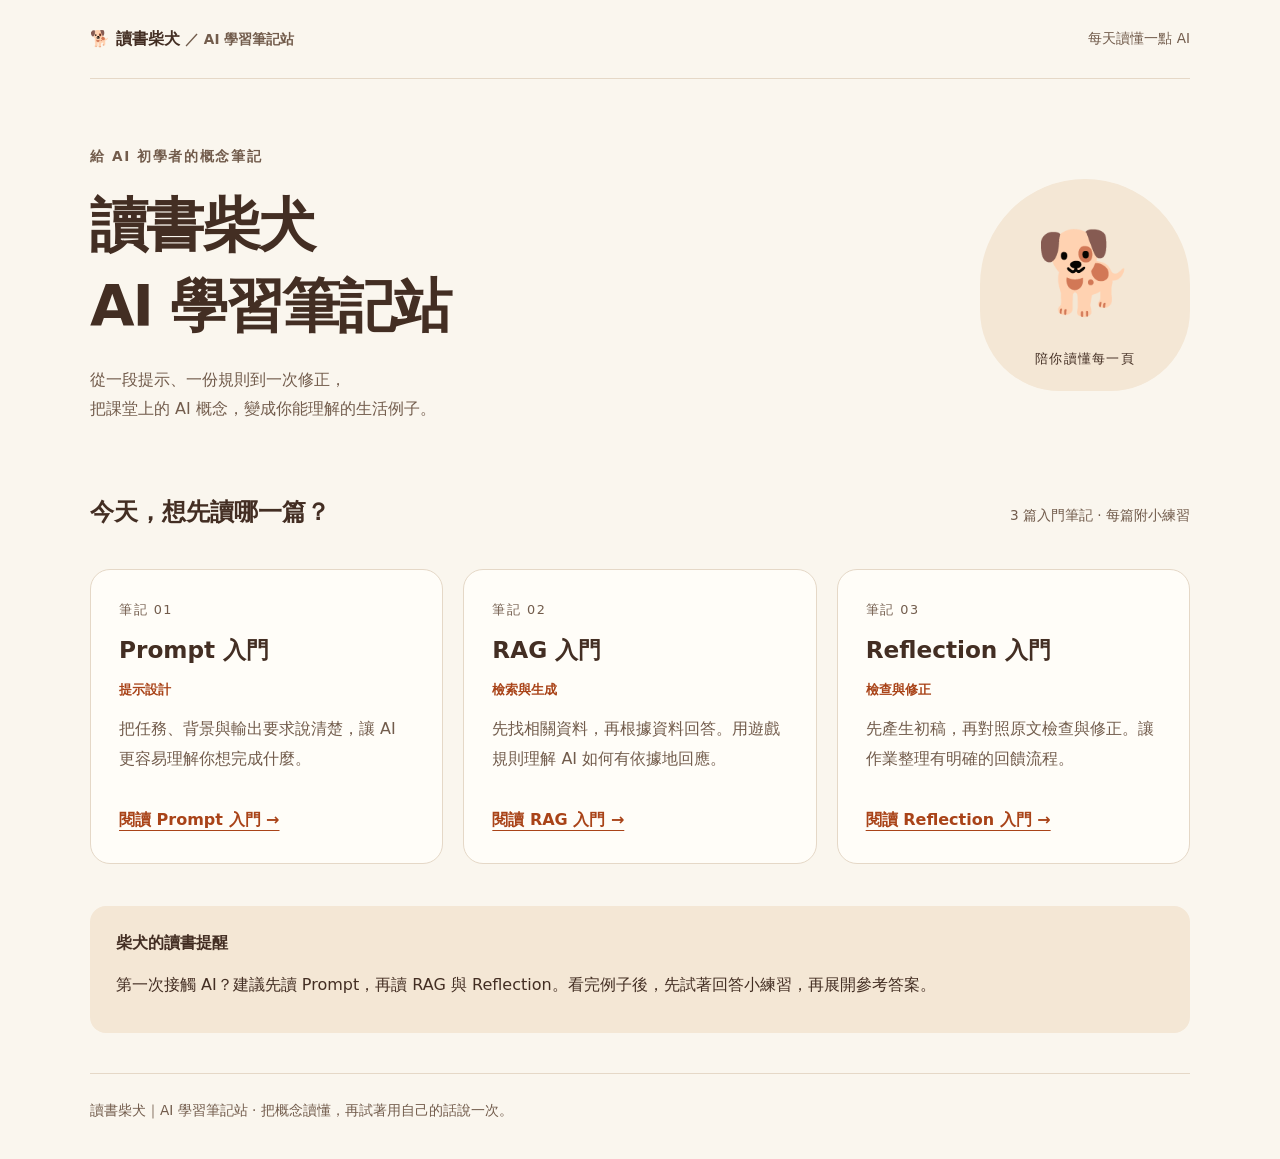
==== index.html @ 6fcbc087 "Add files via upload" ====
<!doctype html>
<html lang="zh-Hant"><head><meta charset="utf-8"><meta name="viewport" content="width=device-width, initial-scale=1"><meta name="description" content="用生活例子理解 Prompt、RAG 與 Reflection，陪 AI 初學者一步步整理概念。"><title>首頁｜讀書柴犬</title><link rel="stylesheet" href="assets/css/style.css"></head>
<body><a class="skip" href="#main">跳至主要內容</a><header class="site-header"><a class="brand" href="index.html">🐕 讀書柴犬 <span class="small">／ AI 學習筆記站</span></a><span class="small">每天讀懂一點 AI</span></header><main id="main"><section class="hero"><div><p class="eyebrow">給 AI 初學者的概念筆記</p><h1>讀書柴犬<br>AI 學習筆記站</h1><p>從一段提示、一份規則到一次修正，<br>把課堂上的 AI 概念，變成你能理解的生活例子。</p></div><div class="shiba" aria-hidden="true">🐕<small>陪你讀懂每一頁</small></div></section><section aria-labelledby="notes-title"><div class="section-head"><h2 id="notes-title">今天，想先讀哪一篇？</h2><span class="small">3 篇入門筆記 · 每篇附小練習</span></div><div class="cards"><article class="card"><span class="number">筆記 01</span><h3>Prompt 入門</h3><span class="tag">提示設計</span><p>把任務、背景與輸出要求說清楚，讓 AI 更容易理解你想完成什麼。</p><a href="notes/prompt-basics.html">閱讀 Prompt 入門 →</a></article><article class="card"><span class="number">筆記 02</span><h3>RAG 入門</h3><span class="tag">檢索與生成</span><p>先找相關資料，再根據資料回答。用遊戲規則理解 AI 如何有依據地回應。</p><a href="notes/rag-basics.html">閱讀 RAG 入門 →</a></article><article class="card"><span class="number">筆記 03</span><h3>Reflection 入門</h3><span class="tag">檢查與修正</span><p>先產生初稿，再對照原文檢查與修正。讓作業整理有明確的回饋流程。</p><a href="notes/reflection-basics.html">閱讀 Reflection 入門 →</a></article></div></section><aside class="tip"><strong>柴犬的讀書提醒</strong><p>第一次接觸 AI？建議先讀 Prompt，再讀 RAG 與 Reflection。看完例子後，先試著回答小練習，再展開參考答案。</p></aside></main><footer class="site-footer">讀書柴犬｜AI 學習筆記站 · 把概念讀懂，再試著用自己的話說一次。</footer></body></html>
---- assets/css/style.css ----
/* 全站共用樣式：手機優先，不依賴外部資源。 */
:root{--paper:#faf6ee;--ink:#432e23;--muted:#725c4c;--orange:#a94318;--line:#e5d8c7;--card:#fffdf8;--soft:#f4e7d5}*{box-sizing:border-box}body{margin:0;background:var(--paper);color:var(--ink);font-family:system-ui,-apple-system,"Segoe UI","Microsoft JhengHei",sans-serif;line-height:1.85}a{color:var(--orange);text-underline-offset:5px}a:hover{text-decoration-thickness:2px}a:focus-visible,summary:focus-visible{outline:3px solid var(--orange);outline-offset:5px;border-radius:4px}a,summary{-webkit-tap-highlight-color:#ead1b6}h1,h2,h3{line-height:1.4;text-wrap:balance}h1{font-size:clamp(2rem,5vw,3.6rem);letter-spacing:-.035em;margin:.3em 0}h2{font-size:1.5rem}h3{font-size:1.12rem}p{margin:.75em 0}header,main,footer{width:min(1100px,calc(100% - 40px));margin:auto}.site-header{display:flex;align-items:center;justify-content:space-between;gap:20px;padding:24px 0;border-bottom:1px solid var(--line)}.brand{font-weight:800;color:var(--ink);text-decoration:none}.small,.eyebrow{font-size:.85rem;color:var(--muted)}.eyebrow{font-weight:700;letter-spacing:.12em}.hero{display:grid;grid-template-columns:1fr 210px;gap:32px;align-items:center;padding:55px 0 40px}.hero p{max-width:620px;color:var(--muted)}.shiba{font-size:5rem;text-align:center;background:var(--soft);border-radius:50% 50% 38% 38%;padding:20px}.shiba small{display:block;font-size:.8rem;letter-spacing:.1em}.section-head{display:flex;justify-content:space-between;align-items:baseline;gap:16px}.cards{display:grid;grid-template-columns:repeat(3,minmax(0,1fr));gap:20px;margin:20px 0 42px}.card{background:var(--card);border:1px solid var(--line);border-radius:20px;padding:28px;display:flex;flex-direction:column}.card h3{font-size:1.45rem;margin:12px 0}.card p{color:var(--muted)}.card a{margin-top:auto;padding-top:20px;font-weight:700}.tag{font-size:.8rem;color:var(--orange);font-weight:700}.number{font-size:.8rem;letter-spacing:.12em;color:var(--muted)}.tip{padding:22px 26px;border-radius:16px;background:var(--soft);margin:20px 0 40px}.site-footer{border-top:1px solid var(--line);padding:24px 0 36px;color:var(--muted);font-size:.85rem}.note{max-width:780px;margin:0 auto;padding:38px 0}.note h1{font-size:clamp(2rem,5vw,3rem)}.lead{color:var(--muted);font-size:1.08rem}.note section{margin:32px 0;padding-top:8px}.note h2{border-bottom:1px solid var(--line);padding-bottom:12px}.note ul,.note ol{padding-left:1.5em}.note li{margin:.5em 0}.example,blockquote{margin:18px 0;padding:22px 26px;background:var(--card);border:1px solid var(--line);border-left:4px solid var(--orange);border-radius:12px}.flow{background:var(--soft);padding:15px 20px;border-radius:12px;font-weight:700}.answer{border:1px solid var(--line);background:var(--card);border-radius:12px;padding:16px 20px;margin:18px 0}summary{cursor:pointer;font-weight:700;color:var(--orange);min-height:30px}.back{display:inline-block;padding:10px 0}.sources{font-size:.85rem;color:var(--muted);margin-top:32px}.skip{position:absolute;top:-90px;left:20px;background:var(--card);padding:10px;z-index:1}.skip:focus{top:8px}code{background:var(--soft);padding:2px 5px;border-radius:4px}p,li,a,code{overflow-wrap:anywhere}@media(max-width:700px){.hero{grid-template-columns:1fr;padding:32px 0 22px;gap:18px}.shiba{display:none}.cards{grid-template-columns:1fr;gap:16px}.card{padding:24px}.site-header{gap:12px;align-items:flex-start}.site-header .small{max-width:100px;text-align:right}.section-head{display:block}.note{padding-top:24px}.example,blockquote{padding:18px}.note section{margin:25px 0}}@media print{body{background:white}.skip,.site-header,summary,.site-footer{display:none}.answer{display:block}main{width:100%}.note{max-width:none}a{color:inherit}}
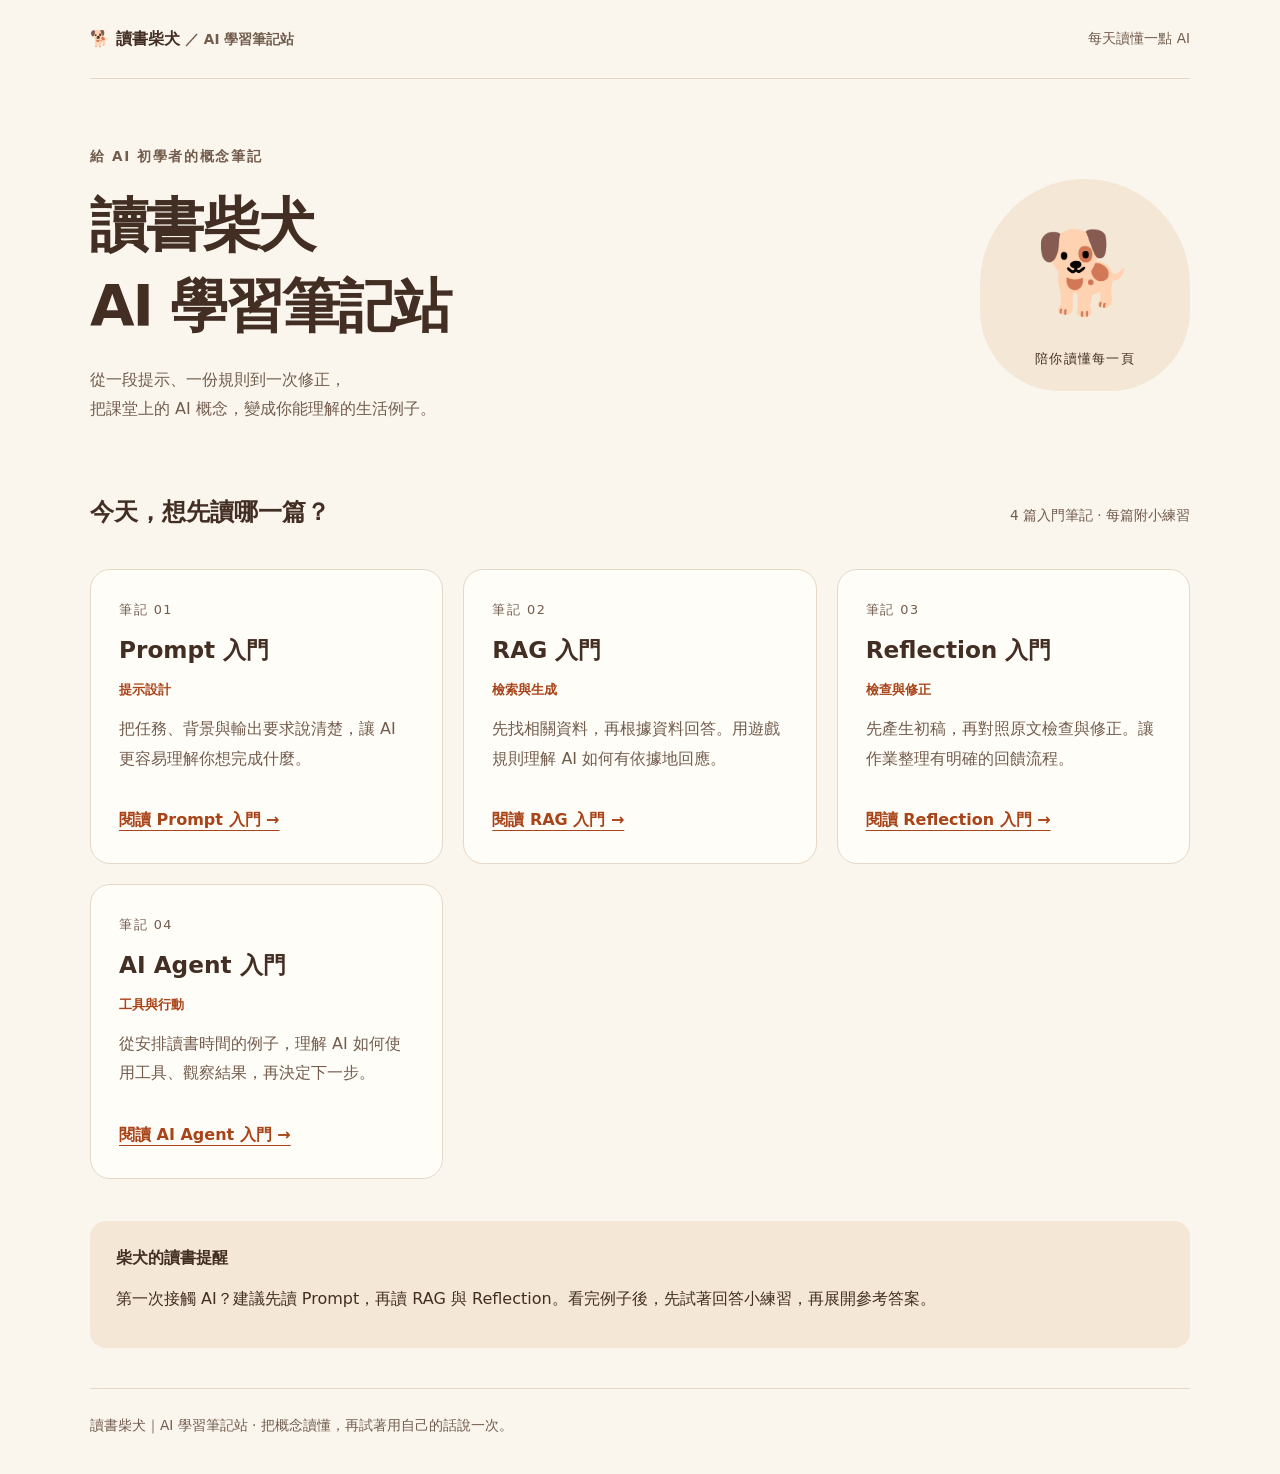
==== commit e5543b78: "Add files via upload 新增 AI Agent 入門筆記與首頁入口" ====
--- a/index.html
+++ b/index.html
@@ -1,3 +1,3 @@
 <!doctype html>
-<html lang="zh-Hant"><head><meta charset="utf-8"><meta name="viewport" content="width=device-width, initial-scale=1"><meta name="description" content="用生活例子理解 Prompt、RAG 與 Reflection，陪 AI 初學者一步步整理概念。"><title>首頁｜讀書柴犬</title><link rel="stylesheet" href="assets/css/style.css"></head>
-<body><a class="skip" href="#main">跳至主要內容</a><header class="site-header"><a class="brand" href="index.html">🐕 讀書柴犬 <span class="small">／ AI 學習筆記站</span></a><span class="small">每天讀懂一點 AI</span></header><main id="main"><section class="hero"><div><p class="eyebrow">給 AI 初學者的概念筆記</p><h1>讀書柴犬<br>AI 學習筆記站</h1><p>從一段提示、一份規則到一次修正，<br>把課堂上的 AI 概念，變成你能理解的生活例子。</p></div><div class="shiba" aria-hidden="true">🐕<small>陪你讀懂每一頁</small></div></section><section aria-labelledby="notes-title"><div class="section-head"><h2 id="notes-title">今天，想先讀哪一篇？</h2><span class="small">3 篇入門筆記 · 每篇附小練習</span></div><div class="cards"><article class="card"><span class="number">筆記 01</span><h3>Prompt 入門</h3><span class="tag">提示設計</span><p>把任務、背景與輸出要求說清楚，讓 AI 更容易理解你想完成什麼。</p><a href="notes/prompt-basics.html">閱讀 Prompt 入門 →</a></article><article class="card"><span class="number">筆記 02</span><h3>RAG 入門</h3><span class="tag">檢索與生成</span><p>先找相關資料，再根據資料回答。用遊戲規則理解 AI 如何有依據地回應。</p><a href="notes/rag-basics.html">閱讀 RAG 入門 →</a></article><article class="card"><span class="number">筆記 03</span><h3>Reflection 入門</h3><span class="tag">檢查與修正</span><p>先產生初稿，再對照原文檢查與修正。讓作業整理有明確的回饋流程。</p><a href="notes/reflection-basics.html">閱讀 Reflection 入門 →</a></article></div></section><aside class="tip"><strong>柴犬的讀書提醒</strong><p>第一次接觸 AI？建議先讀 Prompt，再讀 RAG 與 Reflection。看完例子後，先試著回答小練習，再展開參考答案。</p></aside></main><footer class="site-footer">讀書柴犬｜AI 學習筆記站 · 把概念讀懂，再試著用自己的話說一次。</footer></body></html>+<html lang="zh-Hant"><head><meta charset="utf-8"><meta name="viewport" content="width=device-width, initial-scale=1"><meta name="description" content="用生活例子理解 Prompt、RAG、Reflection 與 AI Agent，陪 AI 初學者一步步整理概念。"><title>首頁｜讀書柴犬</title><link rel="stylesheet" href="assets/css/style.css"></head>
+<body><a class="skip" href="#main">跳至主要內容</a><header class="site-header"><a class="brand" href="index.html">🐕 讀書柴犬 <span class="small">／ AI 學習筆記站</span></a><span class="small">每天讀懂一點 AI</span></header><main id="main"><section class="hero"><div><p class="eyebrow">給 AI 初學者的概念筆記</p><h1>讀書柴犬<br>AI 學習筆記站</h1><p>從一段提示、一份規則到一次修正，<br>把課堂上的 AI 概念，變成你能理解的生活例子。</p></div><div class="shiba" aria-hidden="true">🐕<small>陪你讀懂每一頁</small></div></section><section aria-labelledby="notes-title"><div class="section-head"><h2 id="notes-title">今天，想先讀哪一篇？</h2><span class="small">4 篇入門筆記 · 每篇附小練習</span></div><div class="cards"><article class="card"><span class="number">筆記 01</span><h3>Prompt 入門</h3><span class="tag">提示設計</span><p>把任務、背景與輸出要求說清楚，讓 AI 更容易理解你想完成什麼。</p><a href="notes/prompt-basics.html">閱讀 Prompt 入門 →</a></article><article class="card"><span class="number">筆記 02</span><h3>RAG 入門</h3><span class="tag">檢索與生成</span><p>先找相關資料，再根據資料回答。用遊戲規則理解 AI 如何有依據地回應。</p><a href="notes/rag-basics.html">閱讀 RAG 入門 →</a></article><article class="card"><span class="number">筆記 03</span><h3>Reflection 入門</h3><span class="tag">檢查與修正</span><p>先產生初稿，再對照原文檢查與修正。讓作業整理有明確的回饋流程。</p><a href="notes/reflection-basics.html">閱讀 Reflection 入門 →</a></article><article class="card"><span class="number">筆記 04</span><h3>AI Agent 入門</h3><span class="tag">工具與行動</span><p>從安排讀書時間的例子，理解 AI 如何使用工具、觀察結果，再決定下一步。</p><a href="notes/ai-agent-basics.html">閱讀 AI Agent 入門 →</a></article></div></section><aside class="tip"><strong>柴犬的讀書提醒</strong><p>第一次接觸 AI？建議先讀 Prompt，再讀 RAG 與 Reflection。看完例子後，先試著回答小練習，再展開參考答案。</p></aside></main><footer class="site-footer">讀書柴犬｜AI 學習筆記站 · 把概念讀懂，再試著用自己的話說一次。</footer></body></html>
